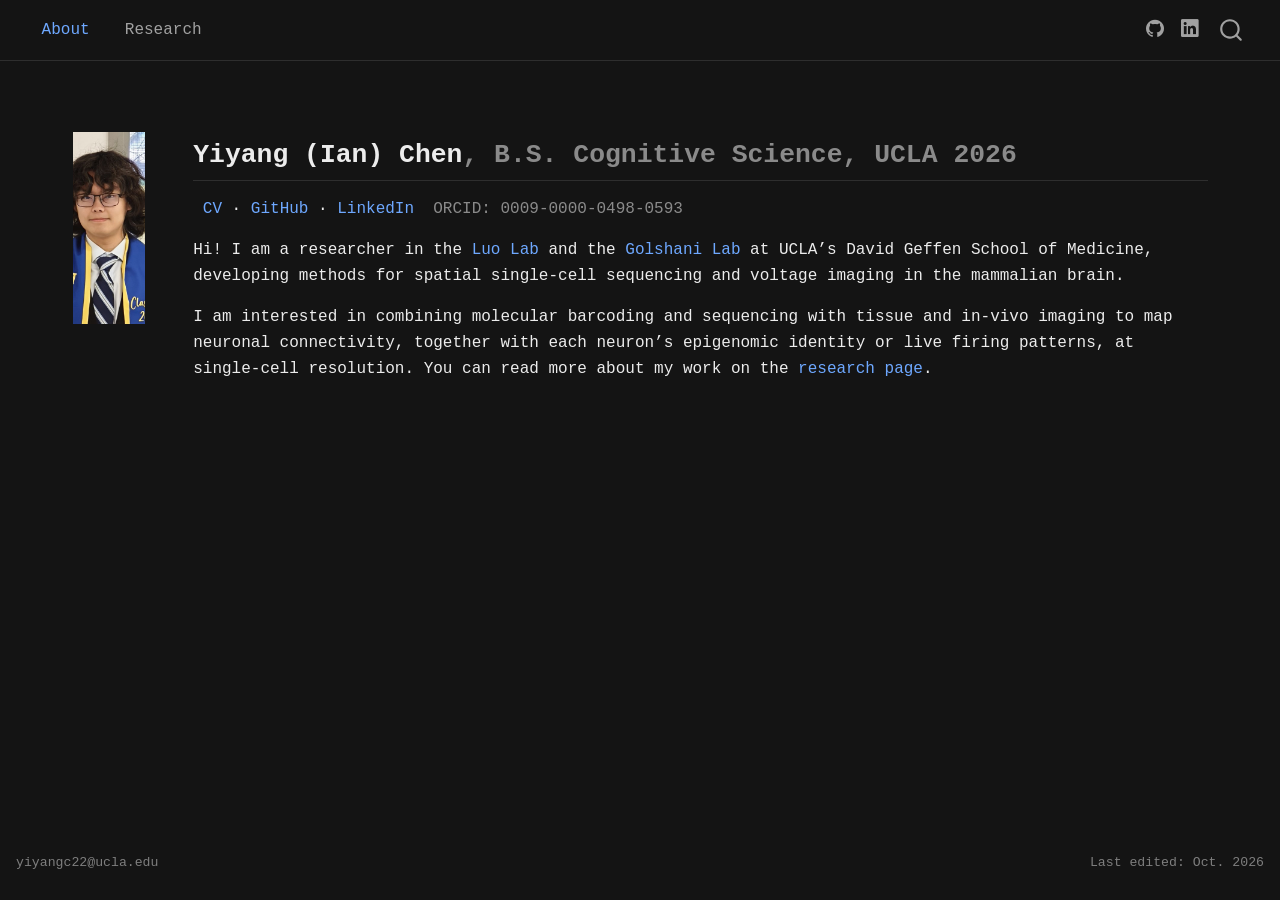
==== docs/index.html @ ad8a9392 "Initial upload of website A06" ====
<!DOCTYPE html>
<html xmlns="http://www.w3.org/1999/xhtml" lang="en" xml:lang="en"><head>

<meta charset="utf-8">
<meta name="generator" content="quarto-1.8.25">

<meta name="viewport" content="width=device-width, initial-scale=1.0, user-scalable=yes">


<title>About - Yiyang Chen</title>
<style>
code{white-space: pre-wrap;}
span.smallcaps{font-variant: small-caps;}
div.columns{display: flex; gap: min(4vw, 1.5em);}
div.column{flex: auto; overflow-x: auto;}
div.hanging-indent{margin-left: 1.5em; text-indent: -1.5em;}
ul.task-list{list-style: none;}
ul.task-list li input[type="checkbox"] {
  width: 0.8em;
  margin: 0 0.8em 0.2em -1em; /* quarto-specific, see https://github.com/quarto-dev/quarto-cli/issues/4556 */ 
  vertical-align: middle;
}
</style>


<script src="site_libs/quarto-nav/quarto-nav.js"></script>
<script src="site_libs/clipboard/clipboard.min.js"></script>
<script src="site_libs/quarto-search/autocomplete.umd.js"></script>
<script src="site_libs/quarto-search/fuse.min.js"></script>
<script src="site_libs/quarto-search/quarto-search.js"></script>
<meta name="quarto:offset" content="./">
<link href="./images/favicon.png" rel="icon" type="image/png">
<script src="site_libs/quarto-html/quarto.js" type="module"></script>
<script src="site_libs/quarto-html/tabsets/tabsets.js" type="module"></script>
<script src="site_libs/quarto-html/axe/axe-check.js" type="module"></script>
<script src="site_libs/quarto-html/popper.min.js"></script>
<script src="site_libs/quarto-html/tippy.umd.min.js"></script>
<script src="site_libs/quarto-html/anchor.min.js"></script>
<link href="site_libs/quarto-html/tippy.css" rel="stylesheet">
<link href="site_libs/quarto-html/quarto-syntax-highlighting-dark-5c21340bcb3b1b4e950610523fa1ad9a.css" rel="stylesheet" id="quarto-text-highlighting-styles">
<script src="site_libs/bootstrap/bootstrap.min.js"></script>
<link href="site_libs/bootstrap/bootstrap-icons.css" rel="stylesheet">
<link href="site_libs/bootstrap/bootstrap-53f50ae019058de80d98bcae529fa618.min.css" rel="stylesheet" append-hash="true" id="quarto-bootstrap" data-mode="dark">
<script id="quarto-search-options" type="application/json">{
  "location": "navbar",
  "copy-button": false,
  "collapse-after": 3,
  "panel-placement": "end",
  "type": "overlay",
  "limit": 50,
  "keyboard-shortcut": [
    "f",
    "/",
    "s"
  ],
  "show-item-context": false,
  "language": {
    "search-no-results-text": "No results",
    "search-matching-documents-text": "matching documents",
    "search-copy-link-title": "Copy link to search",
    "search-hide-matches-text": "Hide additional matches",
    "search-more-match-text": "more match in this document",
    "search-more-matches-text": "more matches in this document",
    "search-clear-button-title": "Clear",
    "search-text-placeholder": "",
    "search-detached-cancel-button-title": "Cancel",
    "search-submit-button-title": "Submit",
    "search-label": "Search"
  }
}</script>


</head>

<body class="nav-fixed quarto-light">

<div id="quarto-search-results"></div>
  <header id="quarto-header" class="headroom fixed-top">
    <nav class="navbar navbar-expand-lg " data-bs-theme="dark">
      <div class="navbar-container container-fluid">
      <div class="navbar-brand-container mx-auto">
    <a href="./index.html" class="navbar-brand navbar-brand-logo">
    </a>
  </div>
            <div id="quarto-search" class="" title="Search"></div>
          <button class="navbar-toggler" type="button" data-bs-toggle="collapse" data-bs-target="#navbarCollapse" aria-controls="navbarCollapse" role="menu" aria-expanded="false" aria-label="Toggle navigation" onclick="if (window.quartoToggleHeadroom) { window.quartoToggleHeadroom(); }">
  <span class="navbar-toggler-icon"></span>
</button>
          <div class="collapse navbar-collapse" id="navbarCollapse">
            <ul class="navbar-nav navbar-nav-scroll me-auto">
  <li class="nav-item">
    <a class="nav-link active" href="./index.html" aria-current="page"> 
<span class="menu-text">About</span></a>
  </li>  
  <li class="nav-item">
    <a class="nav-link" href="./research.html"> 
<span class="menu-text">Research</span></a>
  </li>  
</ul>
            <ul class="navbar-nav navbar-nav-scroll ms-auto">
  <li class="nav-item compact">
    <a class="nav-link" href="https://github.com/yiyangc22"> <i class="bi bi-github" role="img" aria-label="GitHub">
</i> 
<span class="menu-text"></span></a>
  </li>  
  <li class="nav-item compact">
    <a class="nav-link" href="https://linkedin.com/in/ianchen5432953"> <i class="bi bi-linkedin" role="img" aria-label="LinkedIn">
</i> 
<span class="menu-text"></span></a>
  </li>  
</ul>
          </div> <!-- /navcollapse -->
            <div class="quarto-navbar-tools">
</div>
      </div> <!-- /container-fluid -->
    </nav>
</header>
<!-- content -->
<div id="quarto-content" class="quarto-container page-columns page-rows-contents page-layout-full page-navbar">
<!-- sidebar -->
<!-- margin-sidebar -->
    
<!-- main -->
<main class="content column-page" id="quarto-document-content"><header id="title-block-header" class="quarto-title-block"></header>




<div class="hero">
<p><br> <img src="images/portrait.jpg" class="portrait img-fluid"></p>
<section id="yiyang-ian-chen-b.s.-cognitive-science-ucla-2026" class="level2">
<h2 class="anchored" data-anchor-id="yiyang-ian-chen-b.s.-cognitive-science-ucla-2026">Yiyang (Ian) Chen<span style="color: rgba(255,255,255,0.5);">, B.S. Cognitive Science, UCLA 2026</span></h2>
<p>&nbsp;<a href="files/CV_A06.pdf">CV</a> · <a href="https://github.com/yiyangc22">GitHub</a> · <a href="https://www.linkedin.com/in/ianchen5432953/">LinkedIn</a>&nbsp;&nbsp;<span style="color: rgba(255,255,255,0.5);">ORCID: 0009-0000-0498-0593</span></p>
<p>Hi! I am a researcher in the <a href="https://luogenomics.github.io/">Luo Lab</a> and the <a href="https://golshanilab.neurology.ucla.edu/">Golshani Lab</a> at UCLA’s David Geffen School of Medicine, developing methods for spatial single-cell sequencing and voltage imaging in the mammalian brain.</p>
<p>I am interested in combining molecular barcoding and sequencing with tissue and in-vivo imaging to map neuronal connectivity, together with each neuron’s epigenomic identity or live firing patterns, at single-cell resolution. You can read more about my work on the <a href="./research.html">research page</a>.</p>
</section>
</div>



</main> <!-- /main -->
<script id="quarto-html-after-body" type="application/javascript">
  window.document.addEventListener("DOMContentLoaded", function (event) {
    const icon = "";
    const anchorJS = new window.AnchorJS();
    anchorJS.options = {
      placement: 'right',
      icon: icon
    };
    anchorJS.add('.anchored');
    const isCodeAnnotation = (el) => {
      for (const clz of el.classList) {
        if (clz.startsWith('code-annotation-')) {                     
          return true;
        }
      }
      return false;
    }
    const onCopySuccess = function(e) {
      // button target
      const button = e.trigger;
      // don't keep focus
      button.blur();
      // flash "checked"
      button.classList.add('code-copy-button-checked');
      var currentTitle = button.getAttribute("title");
      button.setAttribute("title", "Copied!");
      let tooltip;
      if (window.bootstrap) {
        button.setAttribute("data-bs-toggle", "tooltip");
        button.setAttribute("data-bs-placement", "left");
        button.setAttribute("data-bs-title", "Copied!");
        tooltip = new bootstrap.Tooltip(button, 
          { trigger: "manual", 
            customClass: "code-copy-button-tooltip",
            offset: [0, -8]});
        tooltip.show();    
      }
      setTimeout(function() {
        if (tooltip) {
          tooltip.hide();
          button.removeAttribute("data-bs-title");
          button.removeAttribute("data-bs-toggle");
          button.removeAttribute("data-bs-placement");
        }
        button.setAttribute("title", currentTitle);
        button.classList.remove('code-copy-button-checked');
      }, 1000);
      // clear code selection
      e.clearSelection();
    }
    const getTextToCopy = function(trigger) {
      const outerScaffold = trigger.parentElement.cloneNode(true);
      const codeEl = outerScaffold.querySelector('code');
      for (const childEl of codeEl.children) {
        if (isCodeAnnotation(childEl)) {
          childEl.remove();
        }
      }
      return codeEl.innerText;
    }
    const clipboard = new window.ClipboardJS('.code-copy-button:not([data-in-quarto-modal])', {
      text: getTextToCopy
    });
    clipboard.on('success', onCopySuccess);
    if (window.document.getElementById('quarto-embedded-source-code-modal')) {
      const clipboardModal = new window.ClipboardJS('.code-copy-button[data-in-quarto-modal]', {
        text: getTextToCopy,
        container: window.document.getElementById('quarto-embedded-source-code-modal')
      });
      clipboardModal.on('success', onCopySuccess);
    }
      var localhostRegex = new RegExp(/^(?:http|https):\/\/localhost\:?[0-9]*\//);
      var mailtoRegex = new RegExp(/^mailto:/);
        var filterRegex = new RegExp('/' + window.location.host + '/');
      var isInternal = (href) => {
          return filterRegex.test(href) || localhostRegex.test(href) || mailtoRegex.test(href);
      }
      // Inspect non-navigation links and adorn them if external
     var links = window.document.querySelectorAll('a[href]:not(.nav-link):not(.navbar-brand):not(.toc-action):not(.sidebar-link):not(.sidebar-item-toggle):not(.pagination-link):not(.no-external):not([aria-hidden]):not(.dropdown-item):not(.quarto-navigation-tool):not(.about-link)');
      for (var i=0; i<links.length; i++) {
        const link = links[i];
        if (!isInternal(link.href)) {
          // undo the damage that might have been done by quarto-nav.js in the case of
          // links that we want to consider external
          if (link.dataset.originalHref !== undefined) {
            link.href = link.dataset.originalHref;
          }
        }
      }
    function tippyHover(el, contentFn, onTriggerFn, onUntriggerFn) {
      const config = {
        allowHTML: true,
        maxWidth: 500,
        delay: 100,
        arrow: false,
        appendTo: function(el) {
            return el.parentElement;
        },
        interactive: true,
        interactiveBorder: 10,
        theme: 'quarto',
        placement: 'bottom-start',
      };
      if (contentFn) {
        config.content = contentFn;
      }
      if (onTriggerFn) {
        config.onTrigger = onTriggerFn;
      }
      if (onUntriggerFn) {
        config.onUntrigger = onUntriggerFn;
      }
      window.tippy(el, config); 
    }
    const noterefs = window.document.querySelectorAll('a[role="doc-noteref"]');
    for (var i=0; i<noterefs.length; i++) {
      const ref = noterefs[i];
      tippyHover(ref, function() {
        // use id or data attribute instead here
        let href = ref.getAttribute('data-footnote-href') || ref.getAttribute('href');
        try { href = new URL(href).hash; } catch {}
        const id = href.replace(/^#\/?/, "");
        const note = window.document.getElementById(id);
        if (note) {
          return note.innerHTML;
        } else {
          return "";
        }
      });
    }
    const xrefs = window.document.querySelectorAll('a.quarto-xref');
    const processXRef = (id, note) => {
      // Strip column container classes
      const stripColumnClz = (el) => {
        el.classList.remove("page-full", "page-columns");
        if (el.children) {
          for (const child of el.children) {
            stripColumnClz(child);
          }
        }
      }
      stripColumnClz(note)
      if (id === null || id.startsWith('sec-')) {
        // Special case sections, only their first couple elements
        const container = document.createElement("div");
        if (note.children && note.children.length > 2) {
          container.appendChild(note.children[0].cloneNode(true));
          for (let i = 1; i < note.children.length; i++) {
            const child = note.children[i];
            if (child.tagName === "P" && child.innerText === "") {
              continue;
            } else {
              container.appendChild(child.cloneNode(true));
              break;
            }
          }
          if (window.Quarto?.typesetMath) {
            window.Quarto.typesetMath(container);
          }
          return container.innerHTML
        } else {
          if (window.Quarto?.typesetMath) {
            window.Quarto.typesetMath(note);
          }
          return note.innerHTML;
        }
      } else {
        // Remove any anchor links if they are present
        const anchorLink = note.querySelector('a.anchorjs-link');
        if (anchorLink) {
          anchorLink.remove();
        }
        if (window.Quarto?.typesetMath) {
          window.Quarto.typesetMath(note);
        }
        if (note.classList.contains("callout")) {
          return note.outerHTML;
        } else {
          return note.innerHTML;
        }
      }
    }
    for (var i=0; i<xrefs.length; i++) {
      const xref = xrefs[i];
      tippyHover(xref, undefined, function(instance) {
        instance.disable();
        let url = xref.getAttribute('href');
        let hash = undefined; 
        if (url.startsWith('#')) {
          hash = url;
        } else {
          try { hash = new URL(url).hash; } catch {}
        }
        if (hash) {
          const id = hash.replace(/^#\/?/, "");
          const note = window.document.getElementById(id);
          if (note !== null) {
            try {
              const html = processXRef(id, note.cloneNode(true));
              instance.setContent(html);
            } finally {
              instance.enable();
              instance.show();
            }
          } else {
            // See if we can fetch this
            fetch(url.split('#')[0])
            .then(res => res.text())
            .then(html => {
              const parser = new DOMParser();
              const htmlDoc = parser.parseFromString(html, "text/html");
              const note = htmlDoc.getElementById(id);
              if (note !== null) {
                const html = processXRef(id, note);
                instance.setContent(html);
              } 
            }).finally(() => {
              instance.enable();
              instance.show();
            });
          }
        } else {
          // See if we can fetch a full url (with no hash to target)
          // This is a special case and we should probably do some content thinning / targeting
          fetch(url)
          .then(res => res.text())
          .then(html => {
            const parser = new DOMParser();
            const htmlDoc = parser.parseFromString(html, "text/html");
            const note = htmlDoc.querySelector('main.content');
            if (note !== null) {
              // This should only happen for chapter cross references
              // (since there is no id in the URL)
              // remove the first header
              if (note.children.length > 0 && note.children[0].tagName === "HEADER") {
                note.children[0].remove();
              }
              const html = processXRef(null, note);
              instance.setContent(html);
            } 
          }).finally(() => {
            instance.enable();
            instance.show();
          });
        }
      }, function(instance) {
      });
    }
        let selectedAnnoteEl;
        const selectorForAnnotation = ( cell, annotation) => {
          let cellAttr = 'data-code-cell="' + cell + '"';
          let lineAttr = 'data-code-annotation="' +  annotation + '"';
          const selector = 'span[' + cellAttr + '][' + lineAttr + ']';
          return selector;
        }
        const selectCodeLines = (annoteEl) => {
          const doc = window.document;
          const targetCell = annoteEl.getAttribute("data-target-cell");
          const targetAnnotation = annoteEl.getAttribute("data-target-annotation");
          const annoteSpan = window.document.querySelector(selectorForAnnotation(targetCell, targetAnnotation));
          const lines = annoteSpan.getAttribute("data-code-lines").split(",");
          const lineIds = lines.map((line) => {
            return targetCell + "-" + line;
          })
          let top = null;
          let height = null;
          let parent = null;
          if (lineIds.length > 0) {
              //compute the position of the single el (top and bottom and make a div)
              const el = window.document.getElementById(lineIds[0]);
              top = el.offsetTop;
              height = el.offsetHeight;
              parent = el.parentElement.parentElement;
            if (lineIds.length > 1) {
              const lastEl = window.document.getElementById(lineIds[lineIds.length - 1]);
              const bottom = lastEl.offsetTop + lastEl.offsetHeight;
              height = bottom - top;
            }
            if (top !== null && height !== null && parent !== null) {
              // cook up a div (if necessary) and position it 
              let div = window.document.getElementById("code-annotation-line-highlight");
              if (div === null) {
                div = window.document.createElement("div");
                div.setAttribute("id", "code-annotation-line-highlight");
                div.style.position = 'absolute';
                parent.appendChild(div);
              }
              div.style.top = top - 2 + "px";
              div.style.height = height + 4 + "px";
              div.style.left = 0;
              let gutterDiv = window.document.getElementById("code-annotation-line-highlight-gutter");
              if (gutterDiv === null) {
                gutterDiv = window.document.createElement("div");
                gutterDiv.setAttribute("id", "code-annotation-line-highlight-gutter");
                gutterDiv.style.position = 'absolute';
                const codeCell = window.document.getElementById(targetCell);
                const gutter = codeCell.querySelector('.code-annotation-gutter');
                gutter.appendChild(gutterDiv);
              }
              gutterDiv.style.top = top - 2 + "px";
              gutterDiv.style.height = height + 4 + "px";
            }
            selectedAnnoteEl = annoteEl;
          }
        };
        const unselectCodeLines = () => {
          const elementsIds = ["code-annotation-line-highlight", "code-annotation-line-highlight-gutter"];
          elementsIds.forEach((elId) => {
            const div = window.document.getElementById(elId);
            if (div) {
              div.remove();
            }
          });
          selectedAnnoteEl = undefined;
        };
          // Handle positioning of the toggle
      window.addEventListener(
        "resize",
        throttle(() => {
          elRect = undefined;
          if (selectedAnnoteEl) {
            selectCodeLines(selectedAnnoteEl);
          }
        }, 10)
      );
      function throttle(fn, ms) {
      let throttle = false;
      let timer;
        return (...args) => {
          if(!throttle) { // first call gets through
              fn.apply(this, args);
              throttle = true;
          } else { // all the others get throttled
              if(timer) clearTimeout(timer); // cancel #2
              timer = setTimeout(() => {
                fn.apply(this, args);
                timer = throttle = false;
              }, ms);
          }
        };
      }
        // Attach click handler to the DT
        const annoteDls = window.document.querySelectorAll('dt[data-target-cell]');
        for (const annoteDlNode of annoteDls) {
          annoteDlNode.addEventListener('click', (event) => {
            const clickedEl = event.target;
            if (clickedEl !== selectedAnnoteEl) {
              unselectCodeLines();
              const activeEl = window.document.querySelector('dt[data-target-cell].code-annotation-active');
              if (activeEl) {
                activeEl.classList.remove('code-annotation-active');
              }
              selectCodeLines(clickedEl);
              clickedEl.classList.add('code-annotation-active');
            } else {
              // Unselect the line
              unselectCodeLines();
              clickedEl.classList.remove('code-annotation-active');
            }
          });
        }
    const findCites = (el) => {
      const parentEl = el.parentElement;
      if (parentEl) {
        const cites = parentEl.dataset.cites;
        if (cites) {
          return {
            el,
            cites: cites.split(' ')
          };
        } else {
          return findCites(el.parentElement)
        }
      } else {
        return undefined;
      }
    };
    var bibliorefs = window.document.querySelectorAll('a[role="doc-biblioref"]');
    for (var i=0; i<bibliorefs.length; i++) {
      const ref = bibliorefs[i];
      const citeInfo = findCites(ref);
      if (citeInfo) {
        tippyHover(citeInfo.el, function() {
          var popup = window.document.createElement('div');
          citeInfo.cites.forEach(function(cite) {
            var citeDiv = window.document.createElement('div');
            citeDiv.classList.add('hanging-indent');
            citeDiv.classList.add('csl-entry');
            var biblioDiv = window.document.getElementById('ref-' + cite);
            if (biblioDiv) {
              citeDiv.innerHTML = biblioDiv.innerHTML;
            }
            popup.appendChild(citeDiv);
          });
          return popup.innerHTML;
        });
      }
    }
  });
  </script>
</div> <!-- /content -->
<footer class="footer">
  <div class="nav-footer">
    <div class="nav-footer-left">
<p><a href="mailto:yiyangc22@ucla.edu">yiyangc22@ucla.edu</a></p>
</div>   
    <div class="nav-footer-center">
      &nbsp;
    </div>
    <div class="nav-footer-right">
<p>Last edited: Oct.&nbsp;2026</p>
</div>
  </div>
</footer>




</body></html>
---- docs/site_libs/quarto-html/tippy.css ----
.tippy-box[data-animation=fade][data-state=hidden]{opacity:0}[data-tippy-root]{max-width:calc(100vw - 10px)}.tippy-box{position:relative;background-color:#333;color:#fff;border-radius:4px;font-size:14px;line-height:1.4;white-space:normal;outline:0;transition-property:transform,visibility,opacity}.tippy-box[data-placement^=top]>.tippy-arrow{bottom:0}.tippy-box[data-placement^=top]>.tippy-arrow:before{bottom:-7px;left:0;border-width:8px 8px 0;border-top-color:initial;transform-origin:center top}.tippy-box[data-placement^=bottom]>.tippy-arrow{top:0}.tippy-box[data-placement^=bottom]>.tippy-arrow:before{top:-7px;left:0;border-width:0 8px 8px;border-bottom-color:initial;transform-origin:center bottom}.tippy-box[data-placement^=left]>.tippy-arrow{right:0}.tippy-box[data-placement^=left]>.tippy-arrow:before{border-width:8px 0 8px 8px;border-left-color:initial;right:-7px;transform-origin:center left}.tippy-box[data-placement^=right]>.tippy-arrow{left:0}.tippy-box[data-placement^=right]>.tippy-arrow:before{left:-7px;border-width:8px 8px 8px 0;border-right-color:initial;transform-origin:center right}.tippy-box[data-inertia][data-state=visible]{transition-timing-function:cubic-bezier(.54,1.5,.38,1.11)}.tippy-arrow{width:16px;height:16px;color:#333}.tippy-arrow:before{content:"";position:absolute;border-color:transparent;border-style:solid}.tippy-content{position:relative;padding:5px 9px;z-index:1}
---- docs/site_libs/quarto-html/quarto-syntax-highlighting-dark-5c21340bcb3b1b4e950610523fa1ad9a.css ----
/* quarto syntax highlight colors */
:root {
  --quarto-hl-al-color: #f07178;
  --quarto-hl-an-color: #d4d0ab;
  --quarto-hl-at-color: #00e0e0;
  --quarto-hl-bn-color: #d4d0ab;
  --quarto-hl-bu-color: #abe338;
  --quarto-hl-ch-color: #abe338;
  --quarto-hl-co-color: #f8f8f2;
  --quarto-hl-cv-color: #ffd700;
  --quarto-hl-cn-color: #ffd700;
  --quarto-hl-cf-color: #ffa07a;
  --quarto-hl-dt-color: #ffa07a;
  --quarto-hl-dv-color: #d4d0ab;
  --quarto-hl-do-color: #f8f8f2;
  --quarto-hl-er-color: #f07178;
  --quarto-hl-ex-color: #00e0e0;
  --quarto-hl-fl-color: #d4d0ab;
  --quarto-hl-fu-color: #ffa07a;
  --quarto-hl-im-color: #abe338;
  --quarto-hl-in-color: #d4d0ab;
  --quarto-hl-kw-color: #ffa07a;
  --quarto-hl-op-color: #ffa07a;
  --quarto-hl-ot-color: #00e0e0;
  --quarto-hl-pp-color: #dcc6e0;
  --quarto-hl-re-color: #00e0e0;
  --quarto-hl-sc-color: #abe338;
  --quarto-hl-ss-color: #abe338;
  --quarto-hl-st-color: #abe338;
  --quarto-hl-va-color: #00e0e0;
  --quarto-hl-vs-color: #abe338;
  --quarto-hl-wa-color: #dcc6e0;
}

/* other quarto variables */
:root {
  --quarto-font-monospace: "JetBrains Mono", ui-monospace, "Cascadia Code", "SF Mono", Menlo, Consolas, "Liberation Mono", monospace;
}

/* syntax highlight based on Pandoc's rules */
pre > code.sourceCode > span {
  color: #f8f8f2;
}

code.sourceCode > span {
  color: #f8f8f2;
}

div.sourceCode,
div.sourceCode pre.sourceCode {
  color: #f8f8f2;
}

/* Normal */
code span {
  color: #f8f8f2;
}

/* Alert */
code span.al {
  color: #f07178;
}

/* Annotation */
code span.an {
  color: #d4d0ab;
}

/* Attribute */
code span.at {
  color: #00e0e0;
}

/* BaseN */
code span.bn {
  color: #d4d0ab;
}

/* BuiltIn */
code span.bu {
  color: #abe338;
}

/* ControlFlow */
code span.cf {
  font-weight: bold;
  color: #ffa07a;
}

/* Char */
code span.ch {
  color: #abe338;
}

/* Constant */
code span.cn {
  color: #ffd700;
}

/* Comment */
code span.co {
  font-style: italic;
  color: #f8f8f2;
}

/* CommentVar */
code span.cv {
  color: #ffd700;
}

/* Documentation */
code span.do {
  color: #f8f8f2;
}

/* DataType */
code span.dt {
  color: #ffa07a;
}

/* DecVal */
code span.dv {
  color: #d4d0ab;
}

/* Error */
code span.er {
  color: #f07178;
  text-decoration: underline;
}

/* Extension */
code span.ex {
  font-weight: bold;
  color: #00e0e0;
}

/* Float */
code span.fl {
  color: #d4d0ab;
}

/* Function */
code span.fu {
  color: #ffa07a;
}

/* Import */
code span.im {
  color: #abe338;
}

/* Information */
code span.in {
  color: #d4d0ab;
}

/* Keyword */
code span.kw {
  font-weight: bold;
  color: #ffa07a;
}

/* Operator */
code span.op {
  color: #ffa07a;
}

/* Other */
code span.ot {
  color: #00e0e0;
}

/* Preprocessor */
code span.pp {
  color: #dcc6e0;
}

/* RegionMarker */
code span.re {
  background-color: #f8f8f2;
  color: #00e0e0;
}

/* SpecialChar */
code span.sc {
  color: #abe338;
}

/* SpecialString */
code span.ss {
  color: #abe338;
}

/* String */
code span.st {
  color: #abe338;
}

/* Variable */
code span.va {
  color: #00e0e0;
}

/* VerbatimString */
code span.vs {
  color: #abe338;
}

/* Warning */
code span.wa {
  color: #dcc6e0;
}

.prevent-inlining {
  content: "</";
}

/*# sourceMappingURL=2dc7ea59ac55c51eb1986337532a3a80.css.map */
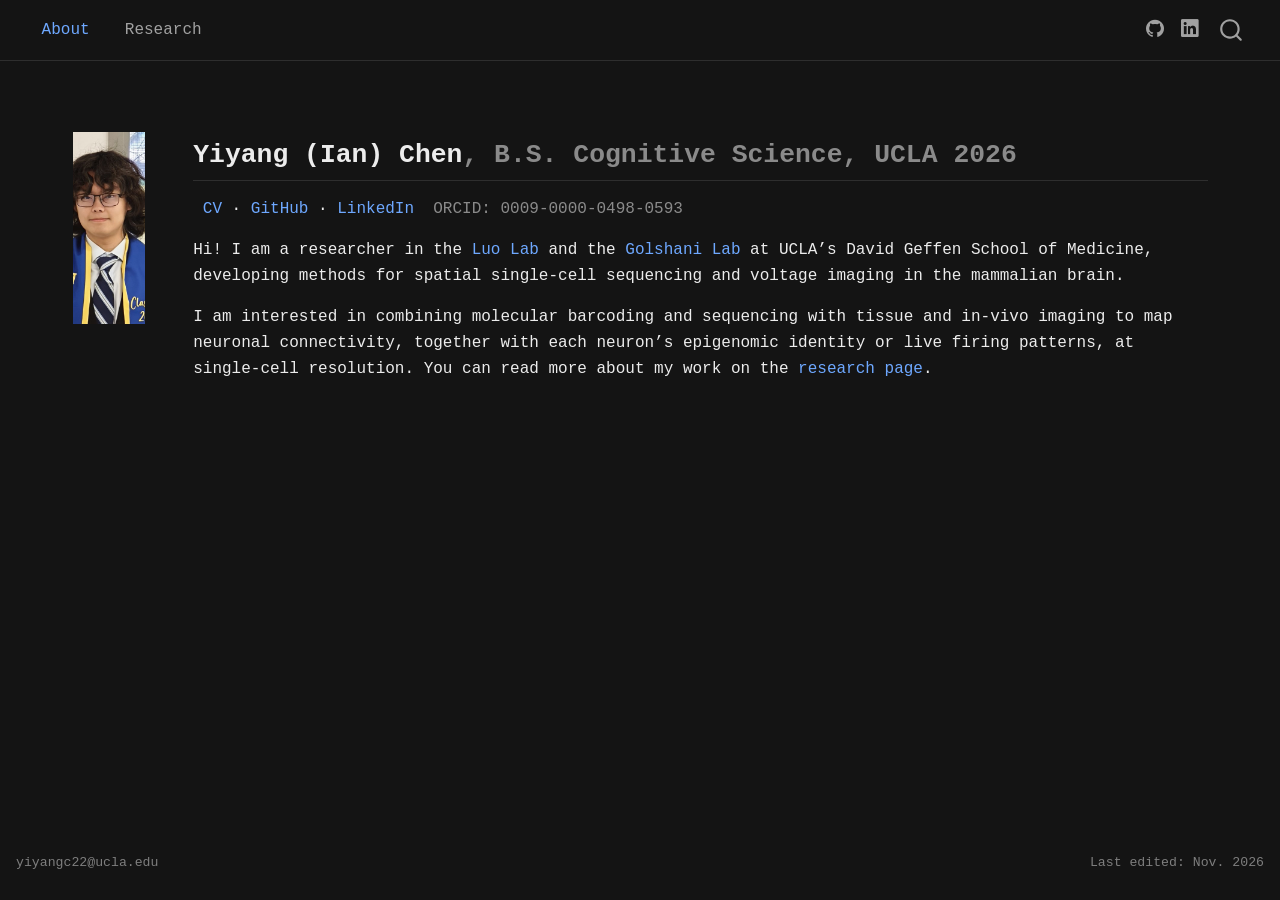
==== commit 4a3da27f: "Update CV to A08, footer to Nov. 2026" ====
--- a/docs/index.html
+++ b/docs/index.html
@@ -130,7 +130,7 @@
 <p><br> <img src="images/portrait.jpg" class="portrait img-fluid"></p>
 <section id="yiyang-ian-chen-b.s.-cognitive-science-ucla-2026" class="level2">
 <h2 class="anchored" data-anchor-id="yiyang-ian-chen-b.s.-cognitive-science-ucla-2026">Yiyang (Ian) Chen<span style="color: rgba(255,255,255,0.5);">, B.S. Cognitive Science, UCLA 2026</span></h2>
-<p>&nbsp;<a href="files/CV_A06.pdf">CV</a> · <a href="https://github.com/yiyangc22">GitHub</a> · <a href="https://www.linkedin.com/in/ianchen5432953/">LinkedIn</a>&nbsp;&nbsp;<span style="color: rgba(255,255,255,0.5);">ORCID: 0009-0000-0498-0593</span></p>
+<p>&nbsp;<a href="files/CV_A08.pdf">CV</a> · <a href="https://github.com/yiyangc22">GitHub</a> · <a href="https://www.linkedin.com/in/ianchen5432953/">LinkedIn</a>&nbsp;&nbsp;<span style="color: rgba(255,255,255,0.5);">ORCID: 0009-0000-0498-0593</span></p>
 <p>Hi! I am a researcher in the <a href="https://luogenomics.github.io/">Luo Lab</a> and the <a href="https://golshanilab.neurology.ucla.edu/">Golshani Lab</a> at UCLA’s David Geffen School of Medicine, developing methods for spatial single-cell sequencing and voltage imaging in the mammalian brain.</p>
 <p>I am interested in combining molecular barcoding and sequencing with tissue and in-vivo imaging to map neuronal connectivity, together with each neuron’s epigenomic identity or live firing patterns, at single-cell resolution. You can read more about my work on the <a href="./research.html">research page</a>.</p>
 </section>
@@ -549,7 +549,7 @@
       &nbsp;
     </div>
     <div class="nav-footer-right">
-<p>Last edited: Oct.&nbsp;2026</p>
+<p>Last edited: Nov.&nbsp;2026</p>
 </div>
   </div>
 </footer>
